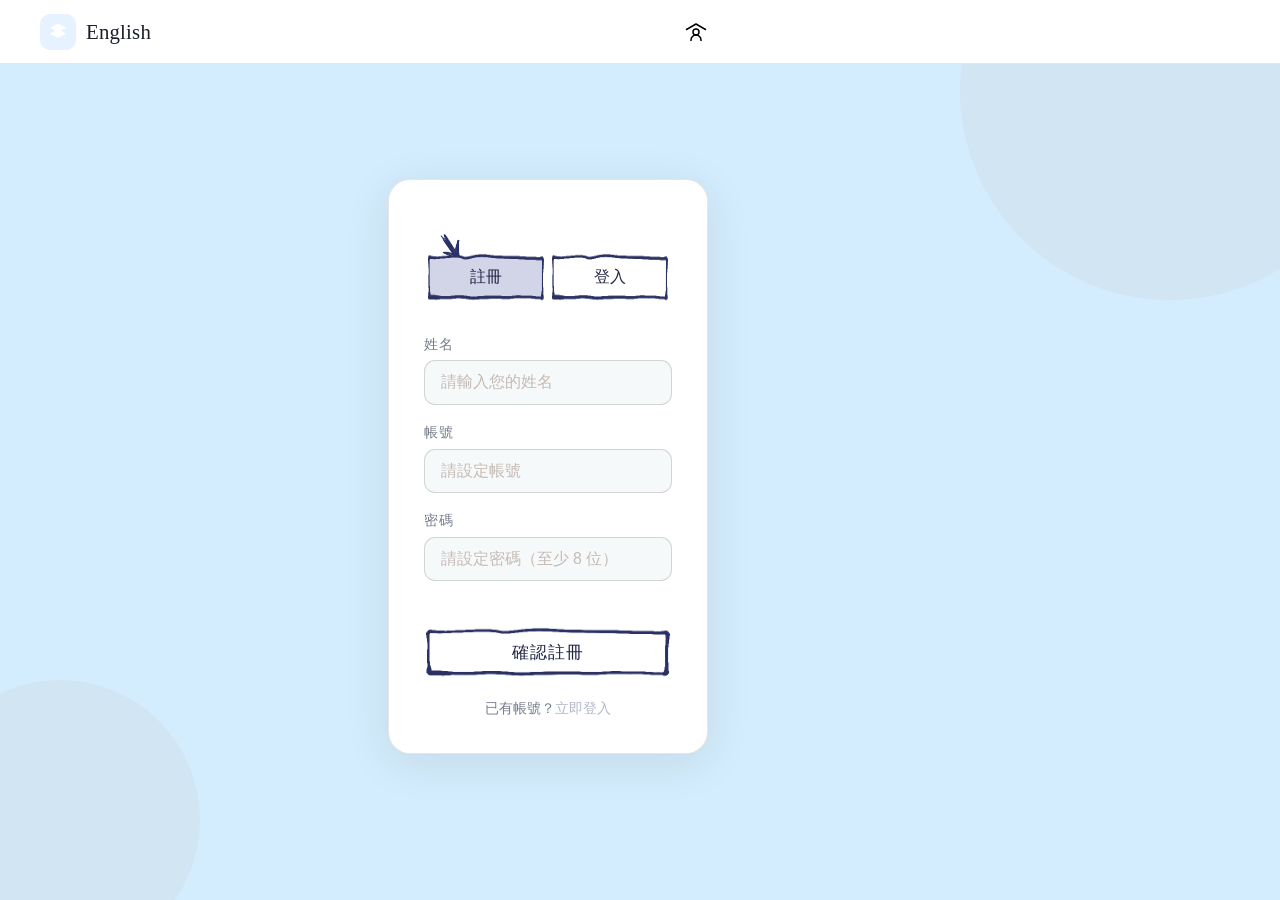
==== index.html @ 35d2a5c9 "add index.html" ====
<!DOCTYPE html>
<html lang="en">
<head>
    <meta charset="UTF-8">
    <meta name="viewport" content="width=device-width, initial-scale=1.0">
    <link rel="stylesheet" href="css/global.css">
    <link rel="stylesheet" href="css/navbar.css">
    <link rel="stylesheet" href="css/sign_in.css">
    

    <script src="js/sign_in.js" defer></script>
    <script src="js/navbar.js" defer></script>
    <title>page.sign_in</title>
</head>
<body>

    <div class="bg-circle bc1"></div>
    <div class="bg-circle bc2"></div>

    <div id="navbar-container"></div>


    
        <main>
            <div class="group">
            <div class="card">

                <!-- Tab area with arrow slot -->
                <div class="tab-wrapper">
                    <div class="arrow-slot" id="arrowSlot">
                        <!-- 箭頭圖片放置區（可替換 src 為你的箭頭圖片） -->
                        <img class="arrow-img" id="arrowIndicator" src="image/arrow.png" alt="arrow">
                        <!--
                        若要使用自己的箭頭圖片，把上面 arrow-dot 替換為：
                        <img class="arrow-img" id="arrowIndicator" src="your-arrow.png" alt="arrow">
                        並在下方 JS 中將 classList 操作改為 arrowIndicator.classList...
                        -->
                    </div>
                

                <div class="tabs">
                    
                    <button class="tab-btn active" id="tabRegister" onclick="switchTab('register')">註冊</button>
                    <button class="tab-btn" id="tabLogin" onclick="switchTab('login')">登入</button>
                </div>
                </div>
                

                <!-- Register Form -->
                <div id="formRegister">
                <div class="form-group" style="animation-delay:0.05s">
                    <label>姓名</label>
                    <input type="text" placeholder="請輸入您的姓名">
                </div>
                <div class="form-group" style="animation-delay:0.1s">
                    <label>帳號</label>
                    <input type="text" placeholder="請設定帳號">
                </div>
                <div class="form-group" style="animation-delay:0.15s">
                    <label>密碼</label>
                    <input type="password" placeholder="請設定密碼（至少 8 位）">
                </div>
                <button class="submit-btn">確認註冊</button>
                <p class="footer-hint">已有帳號？<a href="#" onclick="switchTab('login');return false;">立即登入</a></p>
                </div>

                <!-- Login Form -->
                <div id="formLogin" style="display:none;">
                <div class="form-group" style="animation-delay:0.05s">
                    <label>帳號</label>
                    <input type="text" placeholder="請輸入帳號">
                </div>
                <div class="form-group" style="animation-delay:0.1s">
                    <label>密碼</label>
                    <input type="password" placeholder="請輸入密碼">
                </div>
                <a href="main.html">
                    <button class="submit-btn">確認登入</button>

                </a>
                
                <p class="footer-hint">尚無帳號？<a href="#" onclick="switchTab('register');return false;">立即註冊</a></p>
                </div>

            </div>

            <div class="fox-gif">
                <video autoplay loop muted playsinline>
                    <source src="gif/fox.mov" type="video/quicktime">
                </video>
            </div>
            


            
            </div>
        </main>

        

    

</body>
</html>
---- css/global.css ----
*, *::before, *::after { box-sizing: border-box; margin: 0; padding: 0; }

:root {
    --bg: #d3edfe;
    --card: #FFFFFF;
    --nav-bg: #FFFFFF;
    --border: rgba(60,48,40,0.12);
    --text: #1a1e2a;
    --muted: #767c8c;
    --accent: hsl(211, 100%, 95%);
    --accent-light: #43626f;
    --accent-hover: #3a85cb;
    --input-bg: #f6f9fa;
    --input-border: rgba(60,48,40,0.18);
    --tab-active: #e9f2ff;
    --tab-inactive: #202545;
    --btn-text: #FFFFFF;
    --shadow: 0 8px 40px rgba(60,40,20,0.10);
    --radius: 20px;
  } 

body {
    font-family: 'Noto Sans TC', sans-serif;
    background: var(--bg);
    min-height: 100vh;
    display: flex;
    flex-direction: column;
    color: var(--text);
}
---- css/navbar.css ----
/* ── Navbar ── */
  nav {
    background: var(--nav-bg);
    border-bottom: 1px solid var(--border);
    padding: 0 2.5rem;
    height: 64px;
    display: flex;
    align-items: center;
    justify-content: space-between;
    position: sticky;
    top: 0;
    z-index: 10;
  }

  .logo {
    display: flex;
    align-items: center;
    gap: 10px;
    text-decoration: none;
  }

  .logo-icon {
    width: 36px;
    height: 36px;
    background: var(--accent);
    border-radius: 10px;
    display: flex;
    align-items: center;
    justify-content: center;
  }

  .logo-icon svg {
    width: 20px;
    height: 20px;
    fill: white;
  }

  .logo-text {
    font-family: 'DM Serif Display', serif;
    font-size: 1.3rem;
    color: var(--text);
    letter-spacing: 0.01em;
  }

  .user-btn {
    padding: 6px 18px;
    right: 10px;

  }



  .nav-cta:hover {
    background: var(--accent);
    color: white;
  }
---- css/sign_in.css ----
main {
    height: 100vh;
    flex: 1;
    display: flex;
    align-items: center;
    justify-content: center;
    padding: 3rem 1rem;
    gap: 50px;
    overflow: hidden;
    padding-left: 100px;

  }

  #navbar-container {
    flex-shrink: 0; /* 確保 Navbar 區塊不會因為下方內容變多而被擠壓變扁 */

    position: fixed; /* 將導覽列固定在畫面上 */
    top: 0;          /* 貼齊頂部 */
    left: 0;         /* 貼齊左側 */
    width: 100%;     /* 寬度撐滿 */
    z-index: 1000;   /* 設定很高的圖層數字，確保它不會被狐狸或卡片蓋住 */

}

  img, video {
    display: block; /* 讓它變成區塊，獨佔一行 */
    margin: 0 auto; /* (選用) 這樣寫可以讓它在畫面中水平置中 */
}

/* 設定這個新的包裝盒 */
.group {
    display: flex;           /* 讓裡面的卡片和狐狸左右並排 */
    align-items: center;     /* 垂直置中對齊 */
    
    /* 👇 如果你想讓整組一起往右移，可以直接推這個盒子 👇 */
    margin-left: 0px;      
    flex-wrap: nowrap;
}

/* ── Card ── */
.card {
    background: var(--card);
    border-radius: var(--radius);
    box-shadow: var(--shadow);
    width: 100%;
    max-width: 450px;

    
    padding: 2rem;
    border: 1px solid var(--border);
    box-sizing: border-box;

    zoom: 1.1;

       /* 向右移 */
    
    margin-top: 30px;
    z-index: 1;
  }

  /* ── Tab Area ── */
  .tab-wrapper {
    margin-bottom: 1.75rem;
  }

  .arrow-slot {
    height: 28px;
    display: flex;
    align-items: center;
    margin-bottom: 4px;
    position: relative;
    top: 16px;
  }

  .arrow-img {
    position: absolute;
    height: 25px;
    width: auto;
    transition: left 0.35s cubic-bezier(0.34,1.56,0.64,1), opacity 0.2s;
    /* 預設位置：register 按鈕下方 */
    left: 12px;
    pointer-events: none;
  }

  .arrow-img.move-right {
    /* 移至 login 按鈕下方 */
    left: calc(50% + 12px);
  }

  .tabs {
    display: grid;
    grid-template-columns: 1fr 1fr;
    gap: 0;
    overflow: hidden;


    height: 50px;
    box-sizing: border-box;

  }

  .tab-btn {
    background: transparent;
    padding: 10px 0;
    font-family: 'Noto Sans TC', sans-serif;
    font-size: 0.9rem;
    font-weight: 500;
    cursor: pointer;
    color: var(--tab-inactive);
    transition: color 0.25s, background 0.25s;
    letter-spacing: 0.03em;
    position: relative;
    z-index: 1;
    border: 3px solid transparent; /* 邊框寬度 */

    background-image: url('../image/tab-btn.png');
    background-size: 100% 100%;  /* 圖片撐滿整個容器 */
    background-repeat: no-repeat;

  }

  .tab-btn.active {
    background: transparent;

    border: 3px solid transparent;

    background-image: url('../image/tab-btn-un.png');
    background-size: 100% 100%;  /* 圖片撐滿整個容器 */
    background-repeat: no-repeat;

  }

  /* ── Form ── */
  .form-group {
    margin-bottom: 1.1rem;
    animation: fieldIn 0.3s ease both;

    
  }

  @keyframes fieldIn {
    from { opacity: 0; transform: translateY(8px); }
    to   { opacity: 1; transform: translateY(0); }
  }

  label {
    display: block;
    font-size: 0.78rem;
    font-weight: 500;
    color: var(--muted);
    margin-bottom: 6px;
    letter-spacing: 0.04em;
    text-transform: uppercase;
  }

  input[type="text"],
  input[type="password"],
  input[type="email"] {
    width: 100%;
    background: var(--input-bg);
    border: 1.5px solid var(--input-border);
    border-radius: 10px;
    padding: 11px 14px;
    font-family: 'Noto Sans TC', sans-serif;
    font-size: 0.9rem;
    color: var(--text);
    outline: none;
    transition: border-color 0.2s, box-shadow 0.2s;
    box-sizing: border-box;
  }

  input:focus {
    border-color: var(--accent);
    box-shadow: 0 0 0 3px rgba(192,104,64,0.12);
  }

  input::placeholder { color: #C5BAB3; }

  /* ── Submit Button ── */
  .submit-btn {
    width: 100%;
    background: transparent;
    color: var(--tab-inactive);
    border: none;
    border-radius: 12px;
    padding: 13px;
    font-family: 'Noto Sans TC', sans-serif;
    font-size: 0.95rem;
    font-weight: 500;
    cursor: pointer;
    letter-spacing: 0.05em;
    margin-top: 1.5rem;
    transition: background 0.2s, transform 0.15s;
    position: relative;
    overflow: hidden;

    background-image: url('../image/tab-btn.png');
    background-size: 100% 100%;  /* 圖片撐滿整個容器 */
    background-repeat: no-repeat;
  }

  /*滑鼠停在上方*/
  .submit-btn:hover { 
    background-image: url('../image/tab-btn-un.png');
    background-size: 100% 100%;  /* 圖片撐滿整個容器 */
    background-repeat: no-repeat;
  }

  /*點擊效果*/
  .submit-btn:active { transform: scale(0.98); } /*縮小*/

  /*白色光暈層*/
  .submit-btn::after {
    content: '';
    position: absolute;
    inset: 0;
    background: rgba(255,255,255,0.15);
    opacity: 0;
    transition: opacity 0.2s;
  }

  .submit-btn:hover::after { opacity: 1; }

  /* ── Footer hint ── */
  .footer-hint {
    text-align: center;
    font-size: 0.78rem;
    color: var(--muted);
    margin-top: 1.25rem;
  }

  .footer-hint a {
    color: #b3b6cb;
    text-decoration: none;
    font-weight: 500;
  }
  /* ── BG decoration ── */
  .bg-circle {
    position: fixed;
    border-radius: 50%;
    background: rgba(192,104,64,0.06);
    pointer-events: none;
    z-index: 0;
  }

  .bc1 { width: 420px; height: 420px; top: -120px; right: -100px; }
  .bc2 { width: 280px; height: 280px; bottom: -60px; left: -80px; }

  .fox-gif{
    width: 100%;  
    max-width: 800px;        /* 容器寬度 */
    text-align: center;   /* 讓裡面的行內元素置中 */
    
    position: relative; /* 開啟定位功能 */
    z-index: 2;         /* 設定在第 2 層 (上層，所以會蓋住卡片) */
    
    /* 這裡的數值可以自己微調，數字越負，蓋住的範圍就越多 */
    margin-left: -15px;
    margin-top: 225px;
  }

  .fox-gif video{
    max-width: 100%;
  }
  
  
/* =========================================
   手機與平板版面適應 (當視窗寬度小於 900px 時觸發)
   ========================================= */
@media screen and (max-width: 768px) {
    
    /* 1. 將排版從「左右並排」改成「上下排列」 */
    main {
        flex-direction: column; /* 改為直向排列 */
        padding-left: 1rem;     /* 取消剛剛為了右移加的巨大 padding */
        padding-right: 1rem;
        gap: 30px;              /* 調整卡片跟影片上下的間距 */
    }

    /* 2. 讓卡片乖乖縮回原本的大小，取消平移與放大 */
    .card {
        transform: none; /* 取消所有的 scale 和 translateX */
        margin-top: 20px;
        width: 100%;
        max-width: 100%; /* 在手機上讓卡片撐滿可用空間 */
    }

    /* 3. 解除狐狸影片的重疊設定與平移 */
    .fox-gif {
        margin-left: 0;  /* 取消負邊距，不重疊了 */
        transform: none; /* 取消平移 */
        width: 100%;
        max-width: 300px; /* 在手機上讓影片稍微變小一點 */
    }
}
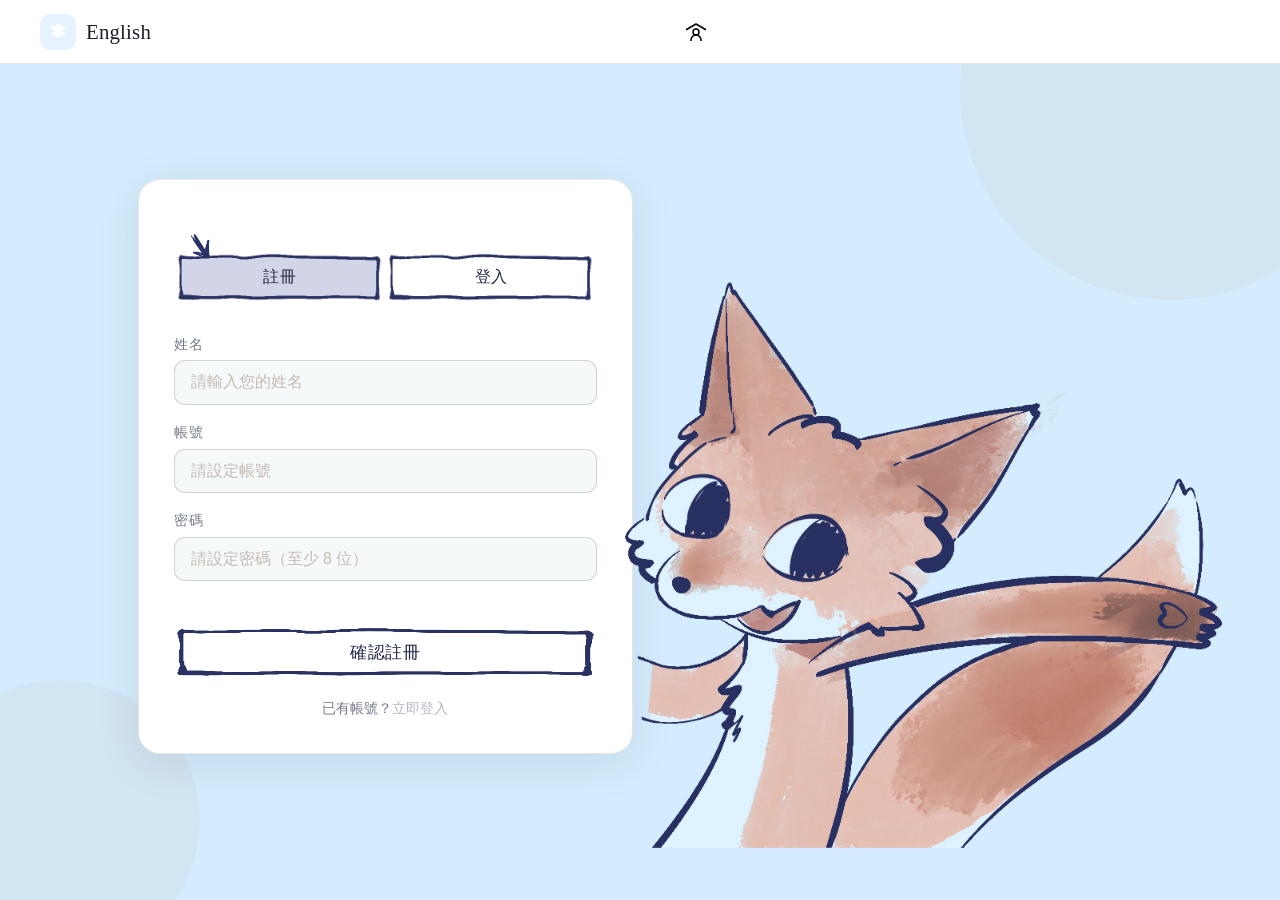
==== commit 02374c7e: "fox" ====
--- a/index.html
+++ b/index.html
@@ -85,9 +85,7 @@
             </div>
 
             <div class="fox-gif">
-                <video autoplay loop muted playsinline>
-                    <source src="gif/fox.mov" type="video/quicktime">
-                </video>
+                <img src="gif/fox.webp" alt="動畫" style="width: 100%; height: auto;">
             </div>
             
 
